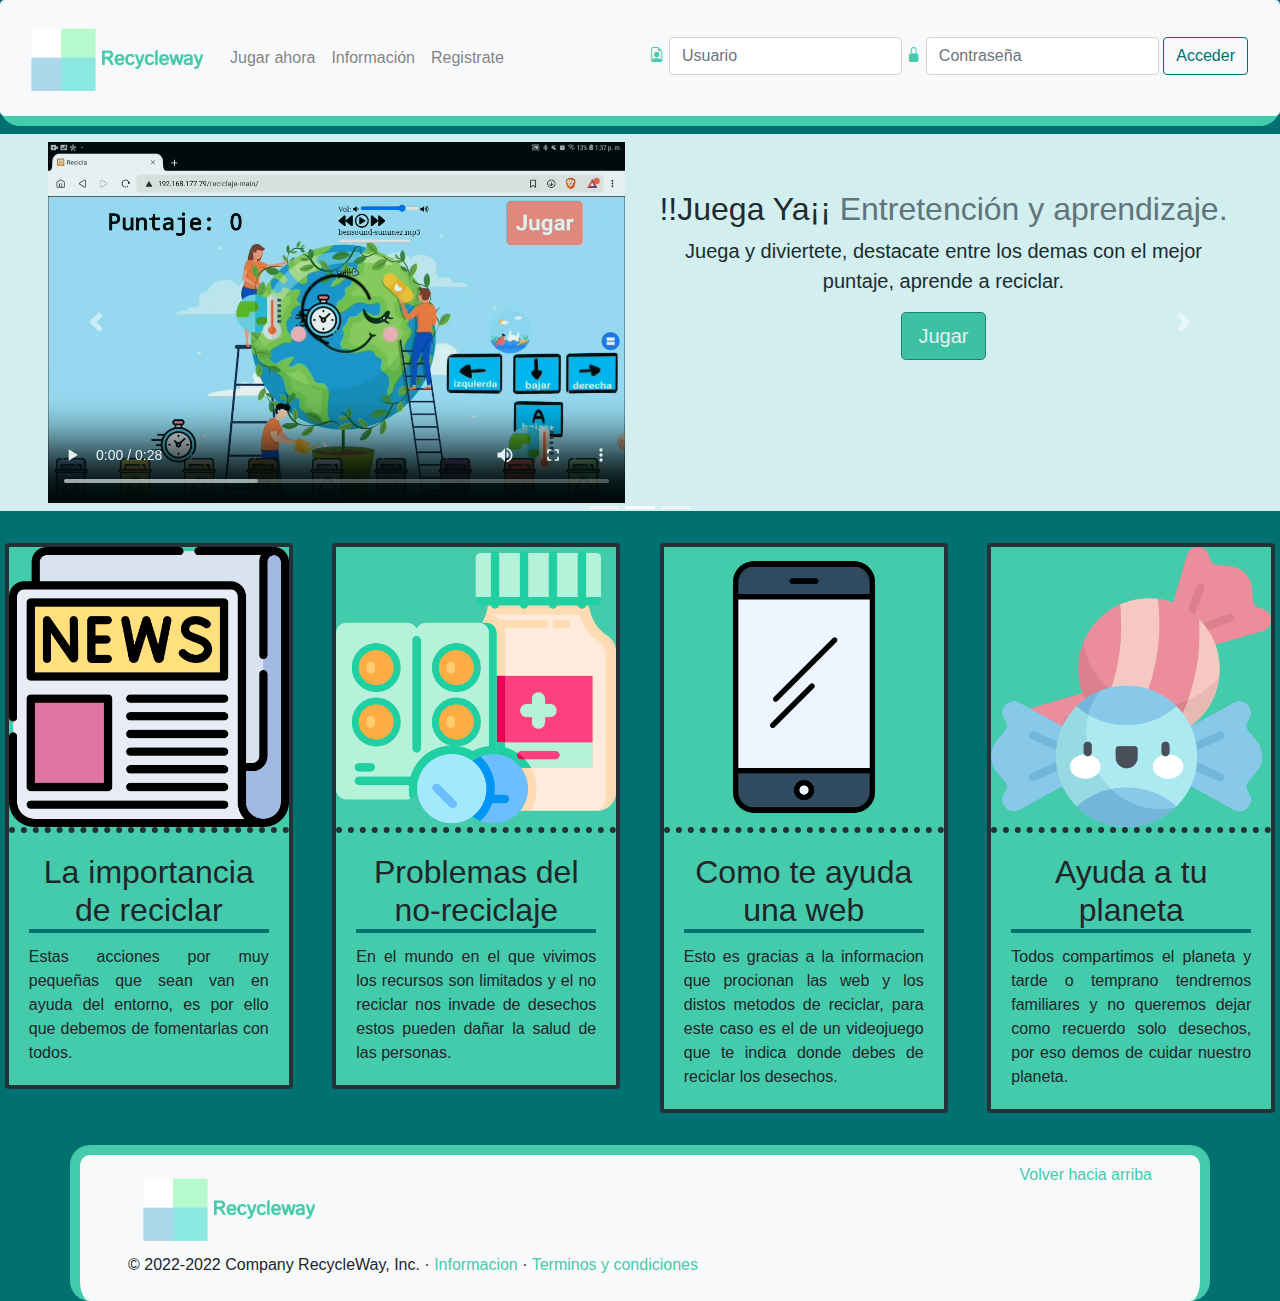
==== index.html @ e44b2e5f "ajuste video" ====
<!doctype html>
<html lang="en">
  <head>
    
    <meta charset="utf-8">
    <meta name="viewport" content="width=device-width, initial-scale=1, shrink-to-fit=no">
    <link Type="text/css" rel="stylesheet" href="css/bootstrap.min.css">
    <link Type="text/css" rel="stylesheet" href="css/estilos.css">
    <link rel="stylesheet" href="https://cdn.jsdelivr.net/npm/bootstrap-icons@1.5.0/font/bootstrap-icons.css">

    <title>Recycleway - Pagina principal</title>
  </head>
  <body>

    <header class="header pb-md-0 borde-header mb-2">
      <nav class="navbar navbar-expand-md navbar-light bg-light rounded-lg">
          <a class="navbar-brand" href="index.html" name="inicio"><img class="logo" src="./img/logobeta1.png" alt="logo de la pagina"></a>
          <button class="navbar-toggler" type="button" data-toggle="collapse" data-target="#navbarCollapse" aria-controls="navbarCollapse" aria-expanded="true" aria-label="Toggle navigation">
		  <span class="navbar-toggler-icon"></span>
          </button>
          <div class="navbar-collapse collapse show" id="navbarCollapse">
          	<ul class="navbar-nav mr-auto">
              		<li class="nav-item">
                		<a class="nav-link" href="juego.html">Jugar ahora<span class="sr-only">(current)</span></a>
              		</li>
              		<li class="nav-item">
                		<a class="nav-link" href="informacion.html">
                        Información</a>
              		</li>
              		<li class="nav-item">
                		<a class="nav-link" href="registrar.html">Registrate</a>
              		</li>
             	</ul>
            </div>
            <div class="form-login">
              <form class="form-inline my-1 mr-md-2 mt-sm-0">
              	<div class="row">
                	<div class="col">
                    		<i class="bi bi-file-earmark-person icono"></i>
                    		<input type="text" class="form-control my-1 w-md-25 w-sm-50" placeholder="Usuario">
                    		<i class="bi bi-lock-fill icono"></i>
                    		<input type="password" class="form-control my-1 w-md-25 w-sm-50" placeholder="Contraseña">
                                <button class="btn btn-outline-success my-1 mr-sm-2" type="submit">Acceder</button>
                  	</div>
                </div>
              </form>
            </div>      
          </div>
      </nav>
    </header>
 
    <main role="main pt-2" class="main">

        <div id="myCarousel" class="carousel slide pb-4" data-ride="carousel">
          <ol class="carousel-indicators">
            <li data-target="#myCarousel" data-slide-to="0" class=""></li>
            <li data-target="#myCarousel" data-slide-to="1" class="active"></li>
            <li data-target="#myCarousel" data-slide-to="2" class=""></li>
          </ol>
          <div class="carousel-inner">

            <div class="carousel-item px-5">
      	       <div class="row  featurette pt-2">
                    <div class="col-md-6 text-center mt-5">
                        <h2 class="featurette-heading">Información. <span class="text-muted">Guia detallada de los materiales reciclables.</span></h2>
                        <p class="lead">Mediante esta sección podras informarte de los distintos materiales y su contenedor correspondiente.</p>
		                  <p><a class="btn btn-lg btn-primary btn-lg " href="informacion.html">Información</a></p>
                    </div>
                
                <div class="col-12 col-md-6 pb-2">
                  <img class="mx-auto d-block w-75 h-100" src="./img/informacion.png" alt="contenedores de reciclaje" >
                </div>
              </div>
            </div>
        

            <div class="carousel-item active px-5">
              <div class="row featurette pt-2">
                <div class="col-12 col-md-6 pb-2">
                  <video controls autoplay loop width="500" class="mx-auto d-block w-100 h-100">
                      <source src="./juego.mp4" type="video/mp4">
                  </video>
                </div>
                <div class="col-md-6 text-center mt-5">
		          <h2 class="featurette-heading">!!Juega Ya¡¡<span class="text-muted"> Entretención y aprendizaje.</span></h2>
                  <p class="lead">Juega y diviertete, destacate entre los demas con el mejor puntaje, aprende a reciclar.</p>
                  <p><a class="btn btn-lg btn-primary btn-lg " href="juego.html">Jugar</a></p>
                </div>
              </div>
            </div>
        

            <div class="carousel-item px-5">
              <div class="row featurette pt-2">
                <div class="col-md-6 text-center mt-5">
                  <h2 class="featurette-heading">Registrate. <span class="text-muted">Crea una cuenta.</span></h2>
                  <p class="lead">Crea una cuenta personal para poder guardar tu progreso.</p>
                  <p><a class="btn btn-lg btn-primary btn-lg " href="registrar.html">Registrate</a></p>
                </div>
                <div class="col-12 col-md-6 pb-2">
                  <img class="mx-auto d-block w-75 h-100" src="./img/registro.png" alt="estadistica del jugador">
                </div>
              </div> 
            </div>


            <button class="carousel-control-prev" type="button" data-target="#myCarousel" data-slide="prev">
              <span class="carousel-control-prev-icon" aria-hidden="true"></span>
              <span class="sr-only">Anterior</span>
            </button>
            <button class="carousel-control-next" type="button" data-target="#myCarousel" data-slide="next">
              <span class="carousel-control-next-icon" aria-hidden="true"></span>
              <span class="sr-only">Siguiente</span>
            </button>

          </div>
        </div>
        
        <div class="row pb-4 rounded-lg">

            <div class="py-2 mx-auto px-0">

                <div class="card" style="width: 18rem;">
                    <img src="./img/periodico.png" class="card-img-top" alt="simbolo reciclaje">
                    <div class="card-body">
                      <h5 class="card-title">La importancia de reciclar</h5>
                      <p class="card-text">Estas acciones por muy pequeñas que sean van en ayuda del entorno, es por ello que debemos de fomentarlas con todos.</p>
                    </div>
                  </div>
            </div>

            <div class="py-2 mx-auto px-0">
                <div class="card" style="width: 18rem;">
                    <img src="./img/medicamentos.png" class="card-img-top" alt="da? al medio ambiente">
                    <div class="card-body">
                      <h5 class="card-title">Problemas del no-reciclaje</h5>
                      <p class="card-text">En el mundo en el que vivimos los recursos son limitados y el no reciclar nos invade de desechos estos pueden dañar la salud de las personas.</p>
                    </div>
                  </div>
            </div>

            <div class="py-2 mx-auto px-0">
                <div class="card" style="width: 18rem;">
                    <img src="./img/celular.png" class="card-img-top" alt="videojuego">
                    <div class="card-body">
                      <h5 class="card-title">Como te ayuda una web</h5>
                      <p class="card-text">Esto es gracias a la informacion que procionan las web y los distos metodos de reciclar, para este caso es el de un videojuego que te indica donde debes de reciclar los desechos.</p>
                    </div>
                  </div>
            </div>

            <div class="py-2 mx-auto px-0">
                <div class="card" style="width: 18rem;">
                    <img src="./img/envoltorios.png" class="card-img-top" alt="planeta">
                    <div class="card-body">
                      <h5 class="card-title">Ayuda a tu planeta</h5>
                      <p class="card-text">Todos compartimos el planeta y tarde o temprano tendremos familiares y no queremos dejar como recuerdo solo desechos, por eso demos de cuidar nuestro planeta.</p>
                    </div>
                  </div>
            </div>

        </div>
      

        
      
    </main>

    <footer class="container bg-light rounded-lg py-2 px-5 borde-footer">
      <img class="logo" src="./img/logobeta1.png" alt="logo de la pagina">
      <p class="float-right"><a href="#inicio">Volver hacia arriba</a></p>
      <p>© 2022-2022 Company RecycleWay, Inc. · <a href="#">Informacion</a> · <a href="#">Terminos y condiciones</a></p>
    </footer>

    <script src="js/jquery-3.3.1.min.js"></script>
    <script src="js/popper.min.js"></script>
    <script src="js/bootstrap.min.js"></script>

  </body>
</html>
---- css/estilos.css ----
.bg-primary {
  background-color: #007070 !important; }

.text-primary {
  color: white !important; }

.btn-primary {
  background-color: #44cbab !important;
  border-color: #25846e !important; }

.btn-outline-success {
  color: #007070;
  border-color: #007070; }

.btn-outline-success:hover {
  color: white;
  background-color: #44cbab;
  border-color: #44cbab; }

.nav-link:hover {
  background-color: #44cbab;
  border-bottom: 4px;
  border-bottom-color: #007070;
  border-bottom-style: solid;
  color: #007070 !important;
  font-weight: bold; }

.nav-item {
  width: -webkit-max-content;
  width: -moz-max-content;
  width: max-content; }

.card-title {
  font-size: xx-large;
  text-align: center;
  border-bottom: 4px solid #007070; }

.card-body {
  border-top: dotted 6px #243238; }

.card-body:hover {
  background: #eafdfd;
  opacity: 0.8; }

.card-text {
  text-align: justify;
  font-size: medium; }

.logo {
  height: 90px;
  width: 190px; }

.card {
  background-color: #44cbab;
  border: 4px solid  #243238; }

.main {
  background-color: #007070; }

.carousel-item {
  background-color: #eafdfd;
  opacity: 0.9; }

.item {
  margin: 50px 0;
  color: #44cbab;
  font-size: 50px; }

.ejemplos {
  background-color: #44cbab;
  padding: 30px 20px;
  margin: 20px 0;
  border-radius: 20px;
  color: white; }

.formulario {
  background-color: #eafdfd; }

.main2 {
  background-color: #007070; }

.juego {
  background-color: #44cbab; }

body {
  background-color: #007070; }

.borde-header {
  border-bottom: 10px solid #44cbab;
  border-radius: 20px; }

a {
  color: #44cbab; }

.borde-footer {
  border-top: 10px solid #44cbab;
  border-left: 10px solid #44cbab;
  border-right: 10px solid #44cbab;
  border-radius: 20px !important;
  width: 100%; }

.icono {
  color: #44cbab;
  font-size: 15px; }



#tituloInformacion{
  color: white;
  margin: auto 30px;
}

/*# sourceMappingURL=estilos.css.map */
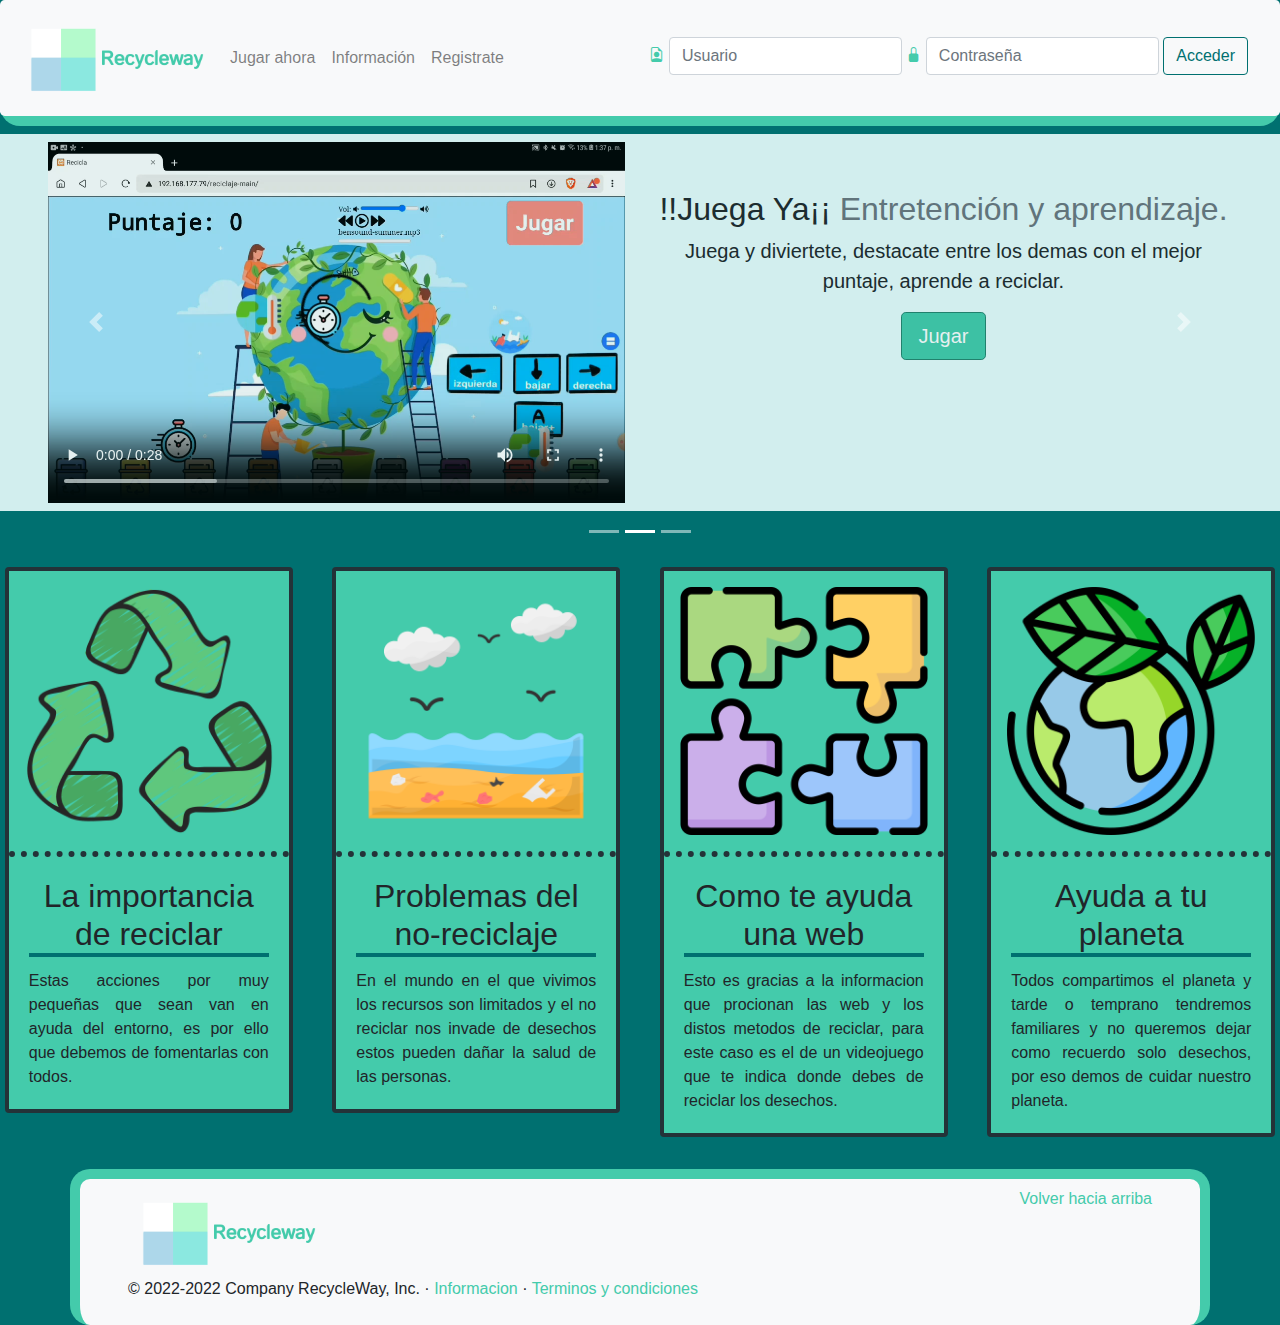
==== commit 7c3be1de: "editar imagenes y cambiar automove carousel" ====
--- a/index.html
+++ b/index.html
@@ -51,7 +51,7 @@
  
     <main role="main pt-2" class="main">
 
-        <div id="myCarousel" class="carousel slide pb-4" data-ride="carousel">
+        <div id="myCarousel" class="carousel slide pb-5" data-interval="false">
           <ol class="carousel-indicators">
             <li data-target="#myCarousel" data-slide-to="0" class=""></li>
             <li data-target="#myCarousel" data-slide-to="1" class="active"></li>
@@ -121,7 +121,7 @@
             <div class="py-2 mx-auto px-0">
 
                 <div class="card" style="width: 18rem;">
-                    <img src="./img/periodico.png" class="card-img-top" alt="simbolo reciclaje">
+                    <img src="./img/reciclaje.png" class="card-img-top p-3" alt="simbolo reciclaje">
                     <div class="card-body">
                       <h5 class="card-title">La importancia de reciclar</h5>
                       <p class="card-text">Estas acciones por muy pequeñas que sean van en ayuda del entorno, es por ello que debemos de fomentarlas con todos.</p>
@@ -131,7 +131,7 @@
 
             <div class="py-2 mx-auto px-0">
                 <div class="card" style="width: 18rem;">
-                    <img src="./img/medicamentos.png" class="card-img-top" alt="da? al medio ambiente">
+                    <img src="./img/basura playa.png" class="card-img-top p-3" alt="basura playa">
                     <div class="card-body">
                       <h5 class="card-title">Problemas del no-reciclaje</h5>
                       <p class="card-text">En el mundo en el que vivimos los recursos son limitados y el no reciclar nos invade de desechos estos pueden dañar la salud de las personas.</p>
@@ -141,7 +141,7 @@
 
             <div class="py-2 mx-auto px-0">
                 <div class="card" style="width: 18rem;">
-                    <img src="./img/celular.png" class="card-img-top" alt="videojuego">
+                    <img src="./img/pagina web.png" class="card-img-top p-3" alt="juego">
                     <div class="card-body">
                       <h5 class="card-title">Como te ayuda una web</h5>
                       <p class="card-text">Esto es gracias a la informacion que procionan las web y los distos metodos de reciclar, para este caso es el de un videojuego que te indica donde debes de reciclar los desechos.</p>
@@ -151,7 +151,7 @@
 
             <div class="py-2 mx-auto px-0">
                 <div class="card" style="width: 18rem;">
-                    <img src="./img/envoltorios.png" class="card-img-top" alt="planeta">
+                    <img src="./img/planeta.png" class="card-img-top p-3" alt="planeta">
                     <div class="card-body">
                       <h5 class="card-title">Ayuda a tu planeta</h5>
                       <p class="card-text">Todos compartimos el planeta y tarde o temprano tendremos familiares y no queremos dejar como recuerdo solo desechos, por eso demos de cuidar nuestro planeta.</p>
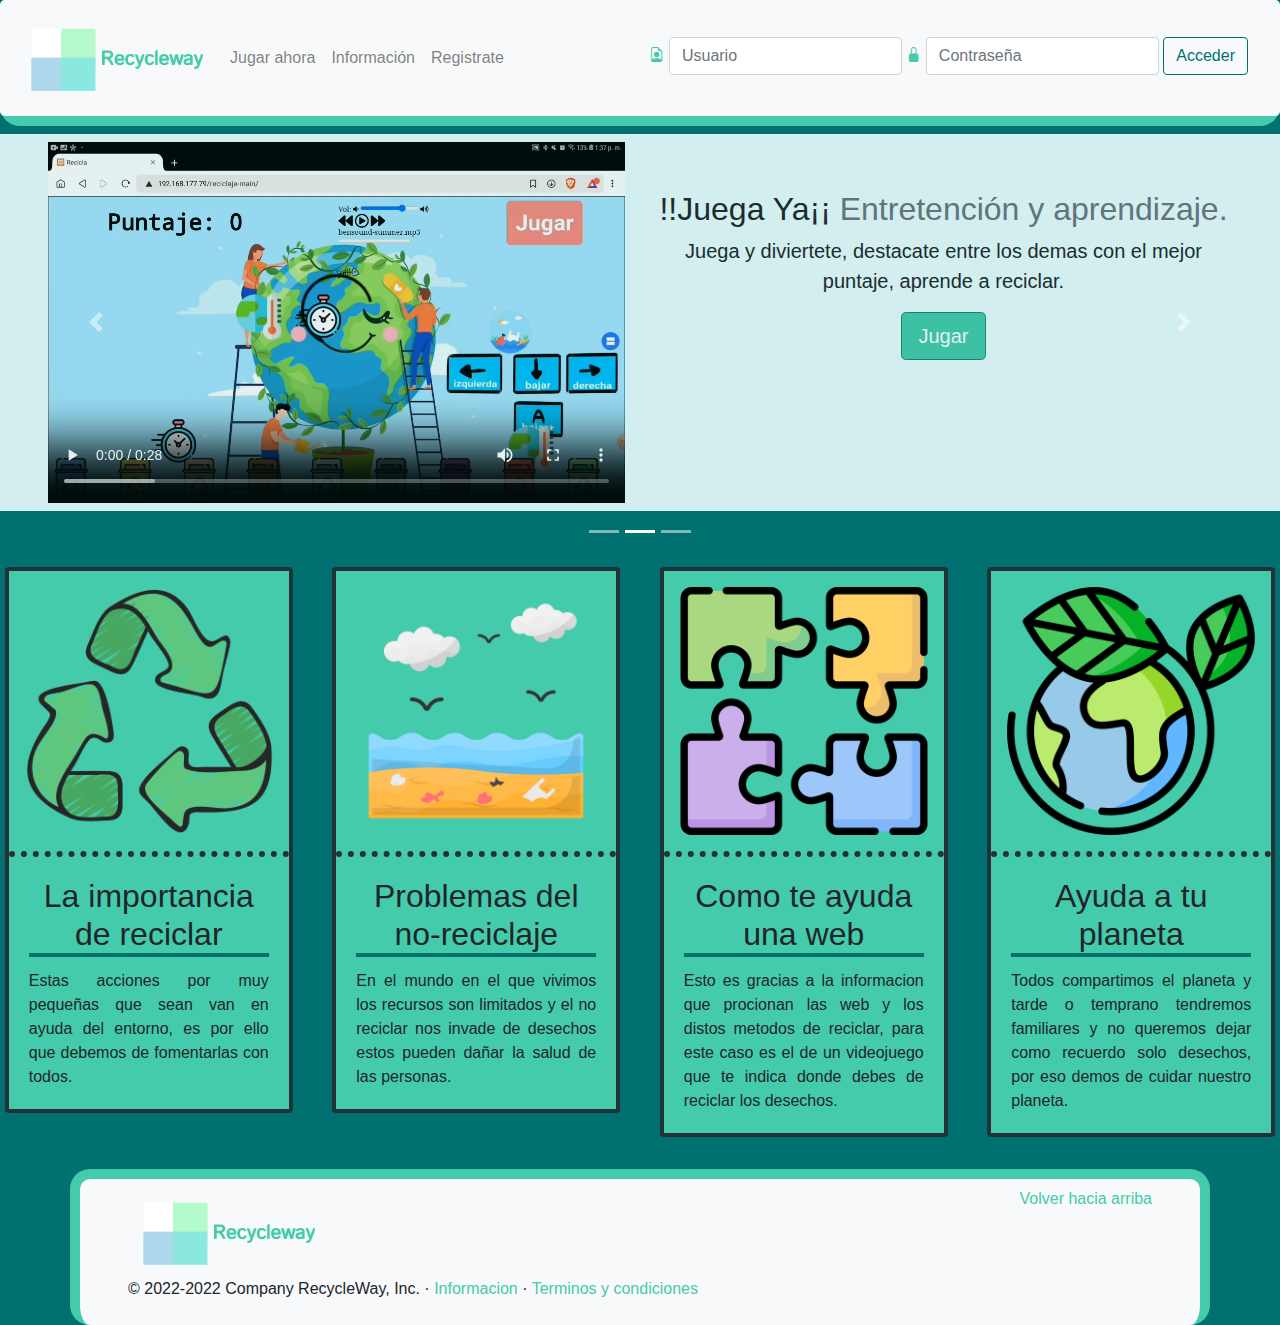
==== commit 07334344: "agregar icono" ====
--- a/index.html
+++ b/index.html
@@ -1,12 +1,13 @@
 <!doctype html>
 <html lang="en">
   <head>
-    
+
     <meta charset="utf-8">
     <meta name="viewport" content="width=device-width, initial-scale=1, shrink-to-fit=no">
-    <link Type="text/css" rel="stylesheet" href="css/bootstrap.min.css">
-    <link Type="text/css" rel="stylesheet" href="css/estilos.css">
+    <link Type="text/css" rel="stylesheet" href="./css/bootstrap.min.css">
+    <link Type="text/css" rel="stylesheet" href="./css/estilos.css">
     <link rel="stylesheet" href="https://cdn.jsdelivr.net/npm/bootstrap-icons@1.5.0/font/bootstrap-icons.css">
+    <link rel="icon" href="favicon.ico">
 
     <title>Recycleway - Pagina principal</title>
   </head>
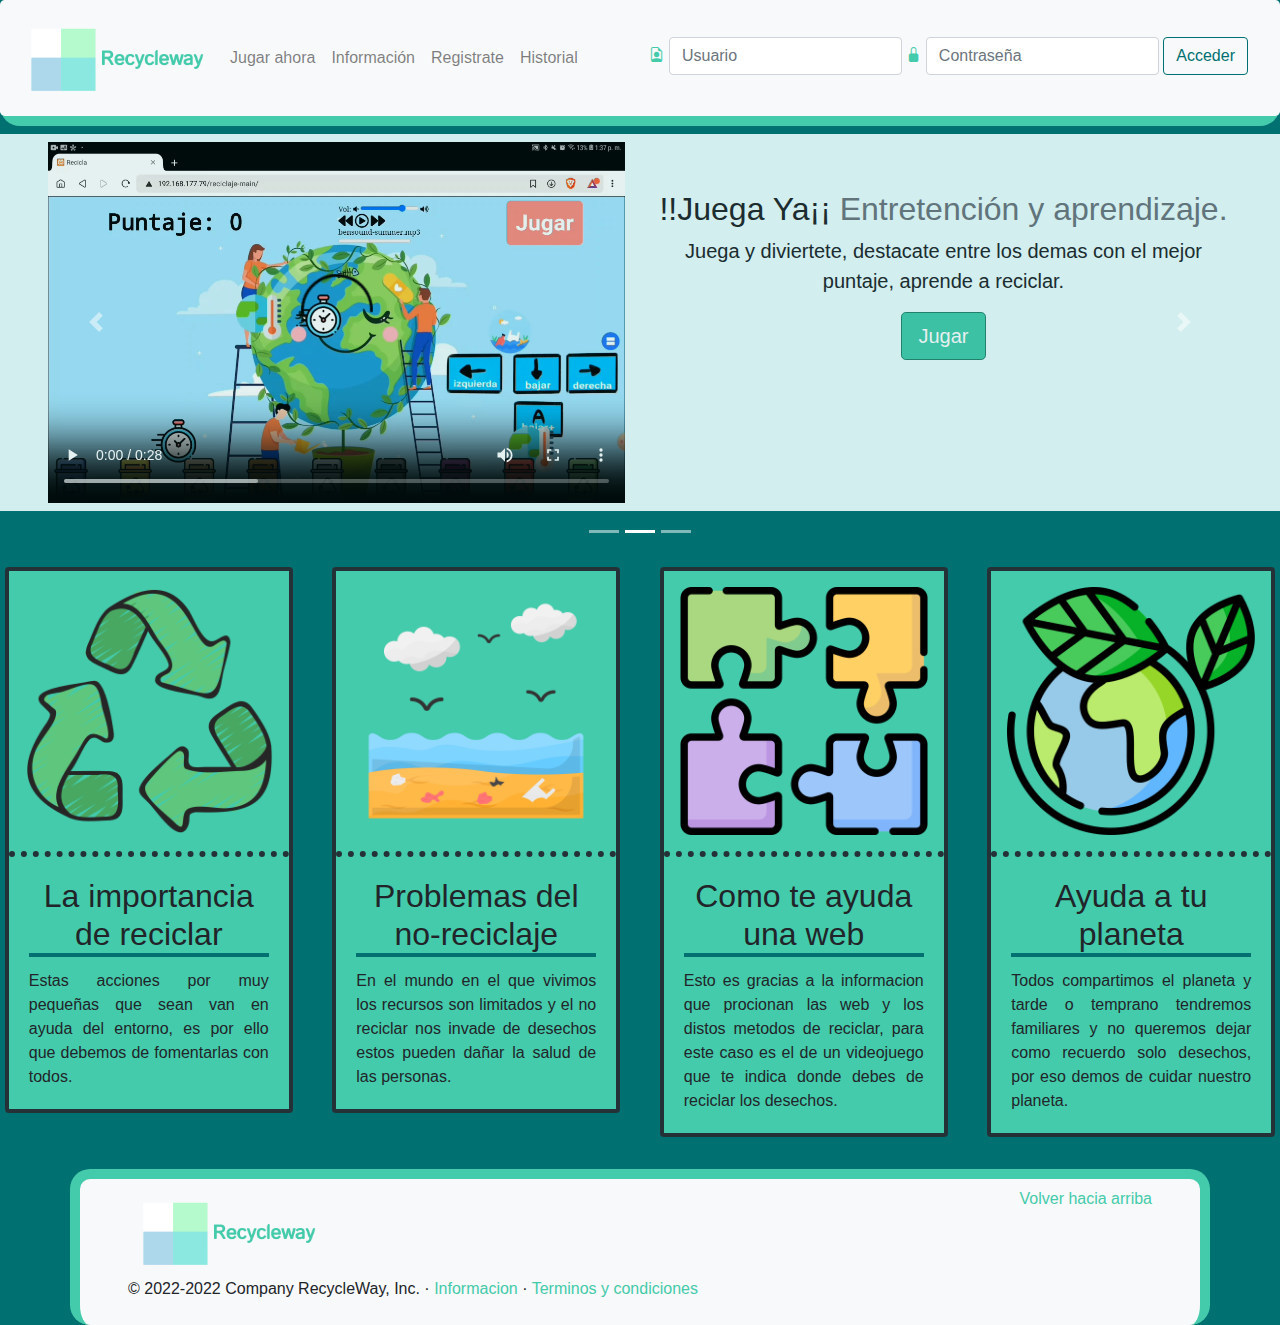
==== commit 12d25e60: "Agregado pagina y boton historial" ====
--- a/index.html
+++ b/index.html
@@ -1,13 +1,12 @@
 <!doctype html>
 <html lang="en">
   <head>
-
+    
     <meta charset="utf-8">
     <meta name="viewport" content="width=device-width, initial-scale=1, shrink-to-fit=no">
-    <link Type="text/css" rel="stylesheet" href="./css/bootstrap.min.css">
-    <link Type="text/css" rel="stylesheet" href="./css/estilos.css">
+    <link Type="text/css" rel="stylesheet" href="css/bootstrap.min.css">
+    <link Type="text/css" rel="stylesheet" href="css/estilos.css">
     <link rel="stylesheet" href="https://cdn.jsdelivr.net/npm/bootstrap-icons@1.5.0/font/bootstrap-icons.css">
-    <link rel="icon" href="favicon.ico">
 
     <title>Recycleway - Pagina principal</title>
   </head>
@@ -31,6 +30,9 @@
               		<li class="nav-item">
                 		<a class="nav-link" href="registrar.html">Registrate</a>
               		</li>
+                  <li class="nav-item">
+                    <a class="nav-link" href="historial.html">Historial</a>
+                  </li>
              	</ul>
             </div>
             <div class="form-login">
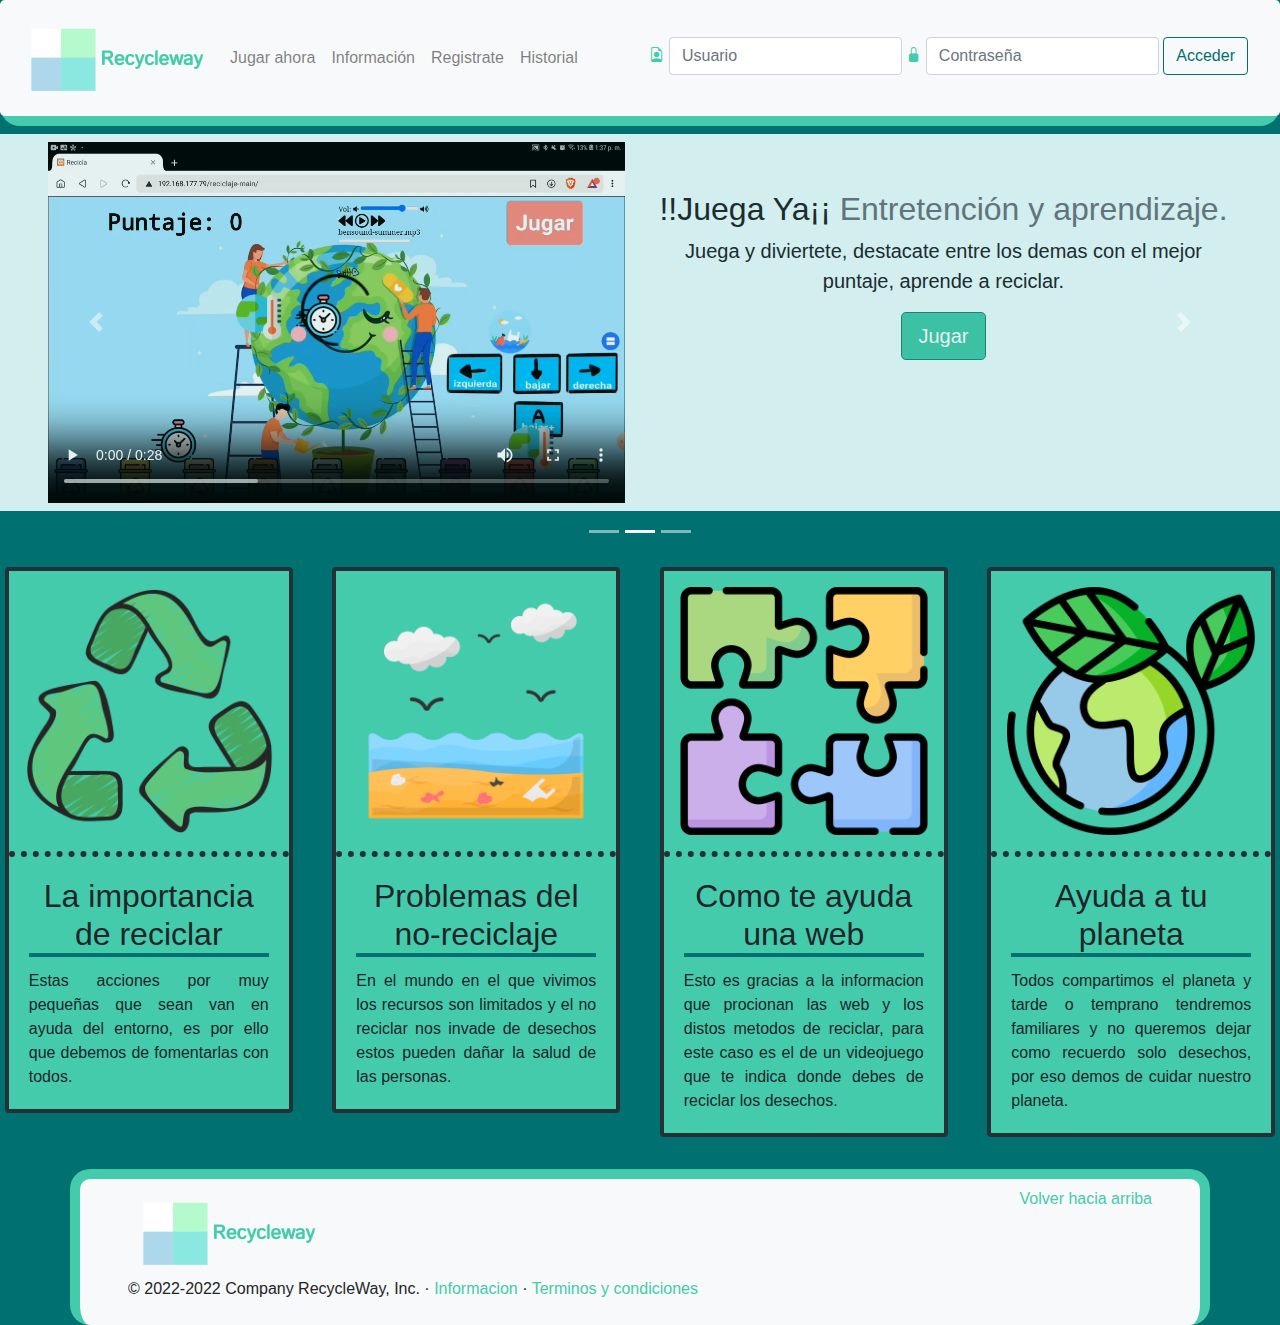
==== commit 10e7c533: "Merge branch 'main' of https://github.com/olverarce01/Recicleway" ====
--- a/index.html
+++ b/index.html
@@ -1,12 +1,13 @@
 <!doctype html>
 <html lang="en">
   <head>
-    
+
     <meta charset="utf-8">
     <meta name="viewport" content="width=device-width, initial-scale=1, shrink-to-fit=no">
-    <link Type="text/css" rel="stylesheet" href="css/bootstrap.min.css">
-    <link Type="text/css" rel="stylesheet" href="css/estilos.css">
+    <link Type="text/css" rel="stylesheet" href="./css/bootstrap.min.css">
+    <link Type="text/css" rel="stylesheet" href="./css/estilos.css">
     <link rel="stylesheet" href="https://cdn.jsdelivr.net/npm/bootstrap-icons@1.5.0/font/bootstrap-icons.css">
+    <link rel="icon" href="favicon.ico">
 
     <title>Recycleway - Pagina principal</title>
   </head>
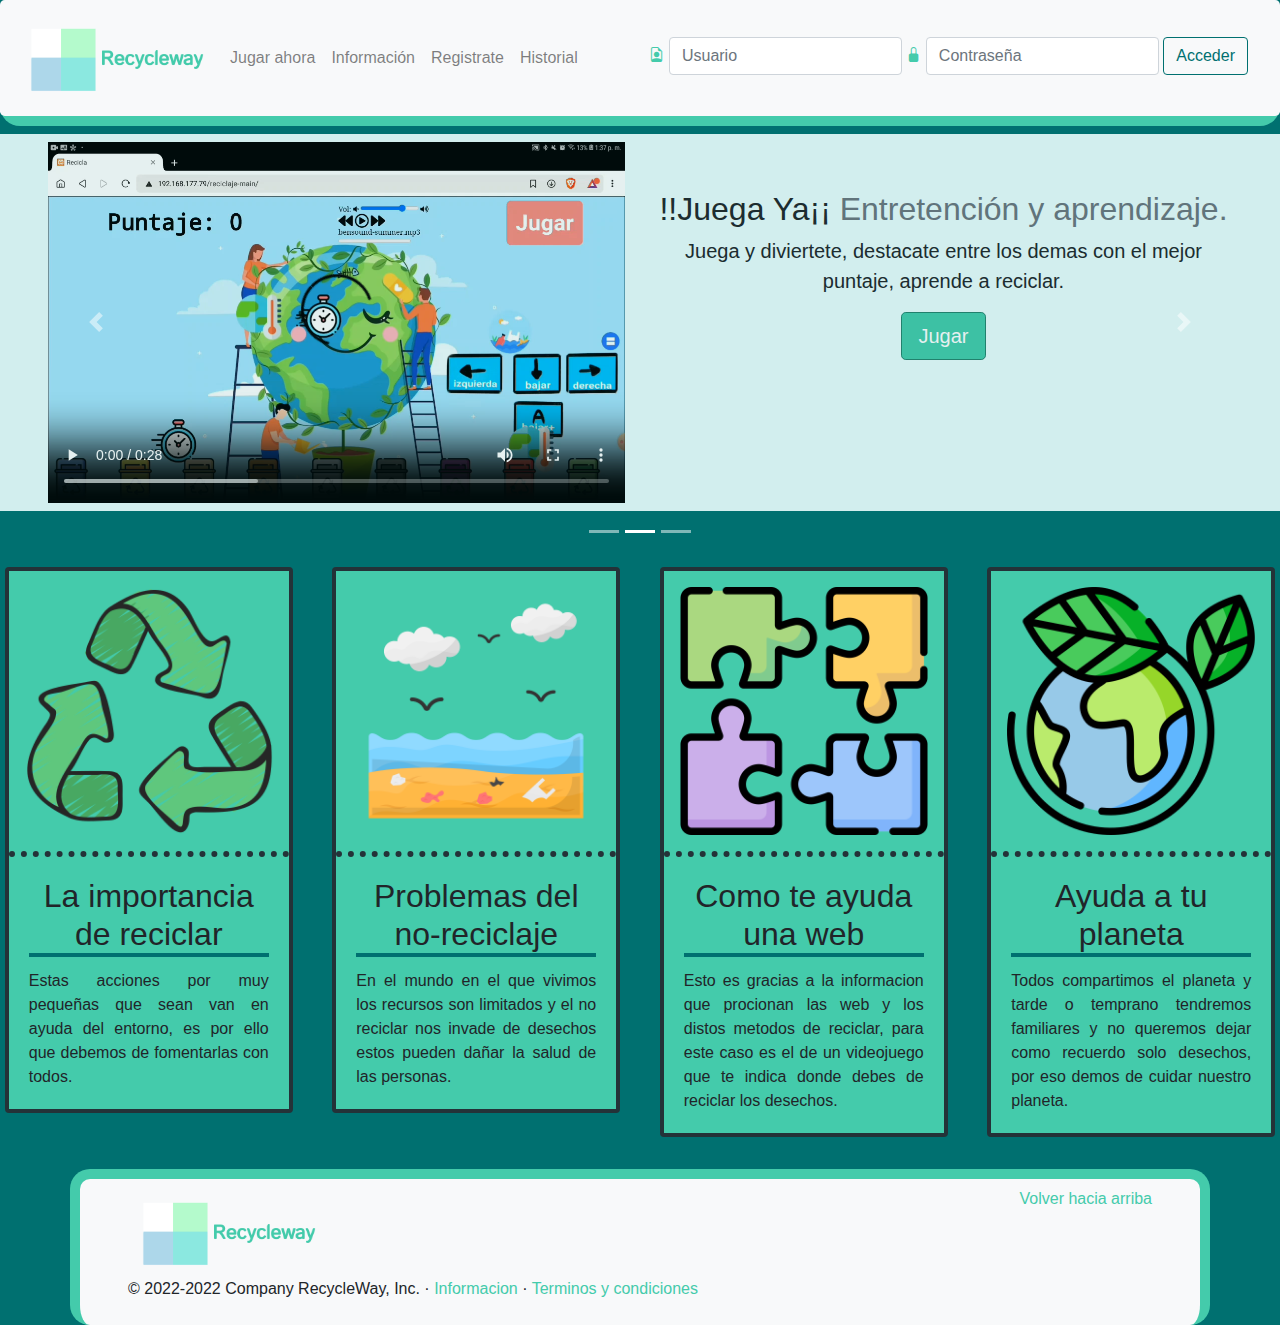
==== commit 1af459df: "edicion historial.html" ====
--- a/index.html
+++ b/index.html
@@ -102,7 +102,7 @@
                   <p><a class="btn btn-lg btn-primary btn-lg " href="registrar.html">Registrate</a></p>
                 </div>
                 <div class="col-12 col-md-6 pb-2">
-                  <img class="mx-auto d-block w-75 h-100" src="./img/registro.png" alt="estadistica del jugador">
+                  <img class="mx-auto d-block w-75 h-100" src="./img/historial.png" alt="estadistica del jugador">
                 </div>
               </div> 
             </div>
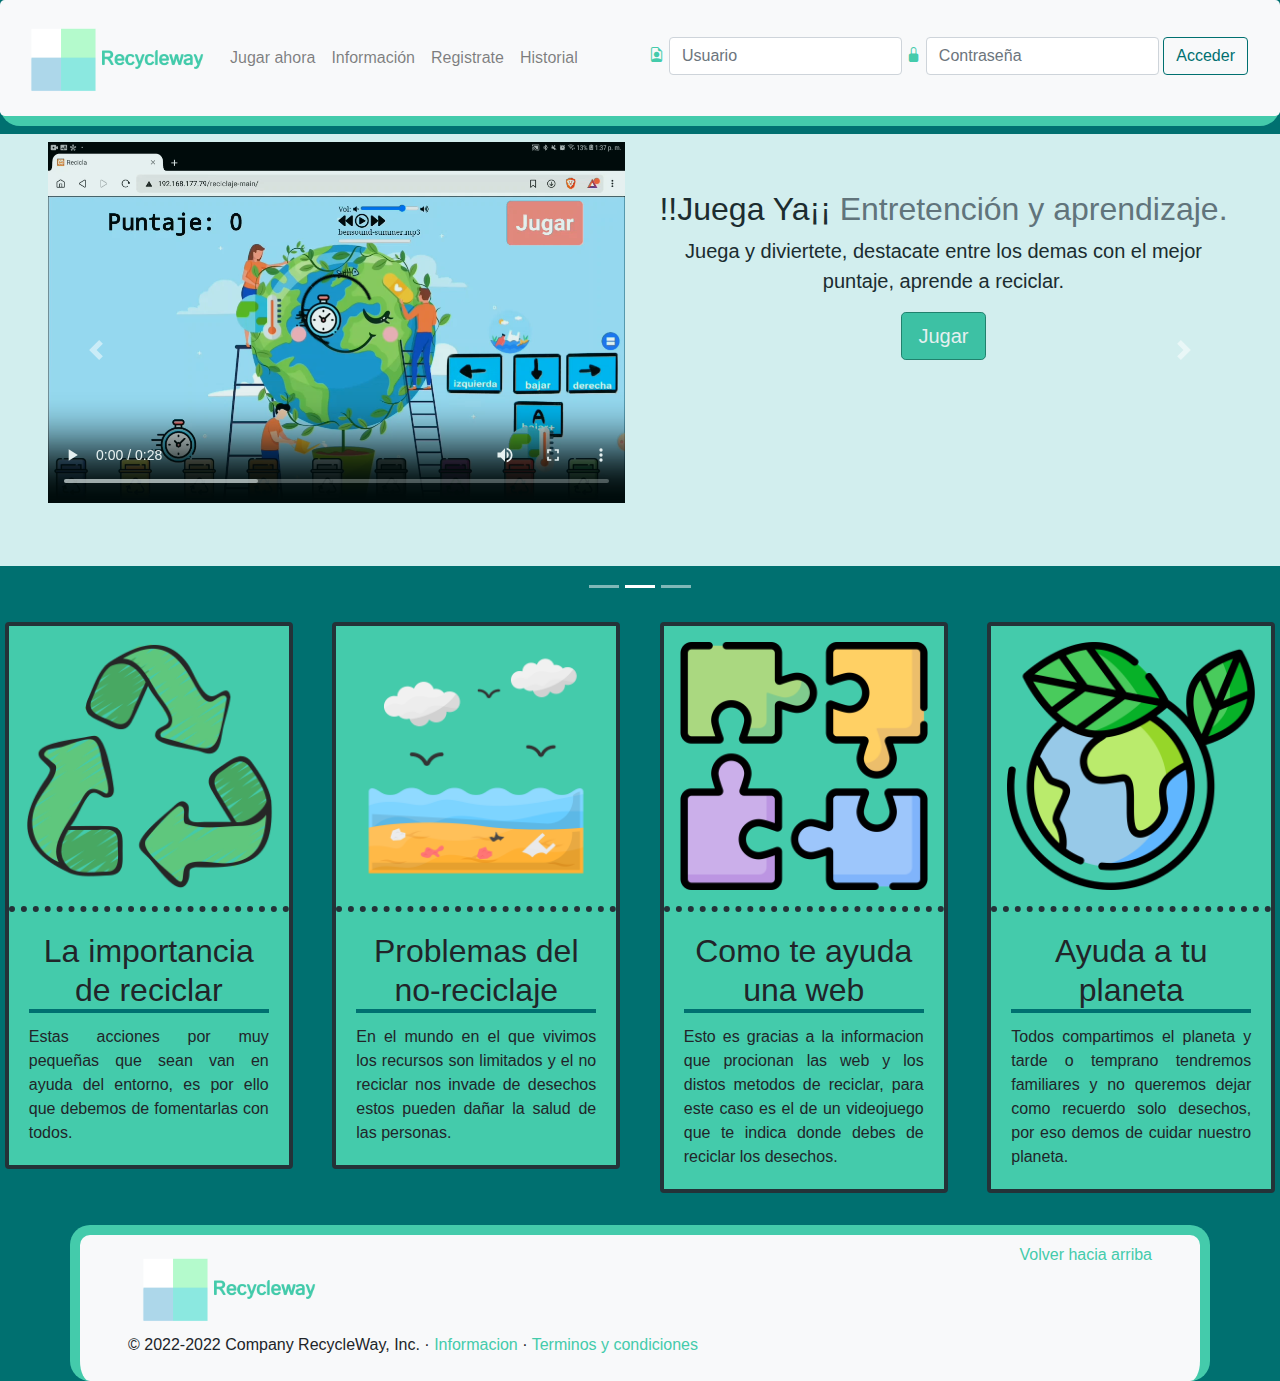
==== commit 1cf221b6: "arreglo carousel" ====
--- a/index.html
+++ b/index.html
@@ -177,6 +177,25 @@
     </footer>
 
     <script src="js/jquery-3.3.1.min.js"></script>
+    <script type="text/javascript">
+        function normalizeSlideHeights() {
+    $('.carousel').each(function(){
+      var items = $('.carousel-item', this);
+      // reset the height
+      items.css('min-height', 0);
+      // set the height
+      var maxHeight = Math.max.apply(null, 
+          items.map(function(){
+              return $(this).outerHeight()}).get() );
+      items.css('min-height', maxHeight + 'px');
+    })
+}
+
+$(window).on(
+    'load resize orientationchange', 
+    normalizeSlideHeights);
+        
+    </script>
     <script src="js/popper.min.js"></script>
     <script src="js/bootstrap.min.js"></script>
 
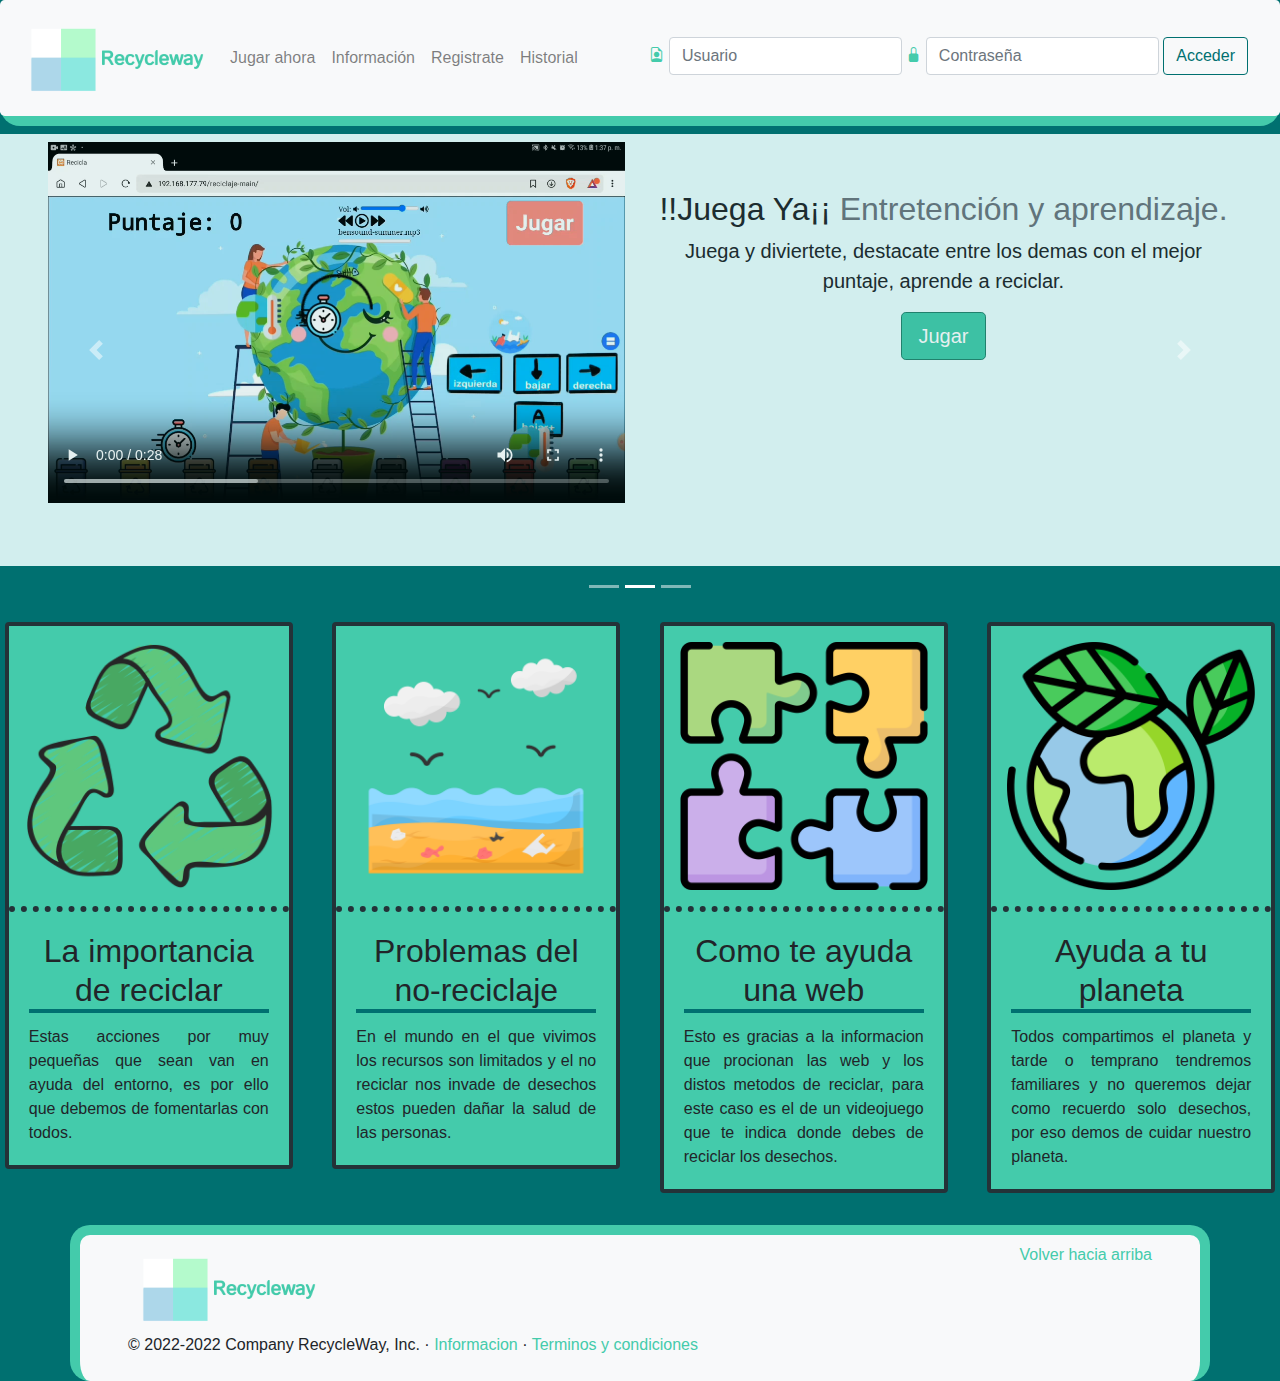
==== commit 4eb8a93e: "Documentacion y identacion de las paginas html (excepto la pagina de juego)" ====
--- a/index.html
+++ b/index.html
@@ -1,203 +1,200 @@
 <!doctype html>
 <html lang="en">
   <head>
-
     <meta charset="utf-8">
     <meta name="viewport" content="width=device-width, initial-scale=1, shrink-to-fit=no">
+    <!-- Estilos, css, bootstrap -->
     <link Type="text/css" rel="stylesheet" href="./css/bootstrap.min.css">
     <link Type="text/css" rel="stylesheet" href="./css/estilos.css">
     <link rel="stylesheet" href="https://cdn.jsdelivr.net/npm/bootstrap-icons@1.5.0/font/bootstrap-icons.css">
     <link rel="icon" href="favicon.ico">
-
+    <!-- Titulo de la pagina -->
     <title>Recycleway - Pagina principal</title>
   </head>
+
   <body>
-
+    <!-- Parte del Header, este contendra la barra de navegacion, al clickear el logo se devolvera a la pagina principal
+    Tendra 4 links de navegacion, "Jugar ahora", "Informacion", "Registrarse" y "Historial" donde se muestra si se inicio sesion
+    Tambien una seccion para que el usuario pueda ingresar a su cuenta -->
     <header class="header pb-md-0 borde-header mb-2">
       <nav class="navbar navbar-expand-md navbar-light bg-light rounded-lg">
-          <a class="navbar-brand" href="index.html" name="inicio"><img class="logo" src="./img/logobeta1.png" alt="logo de la pagina"></a>
-          <button class="navbar-toggler" type="button" data-toggle="collapse" data-target="#navbarCollapse" aria-controls="navbarCollapse" aria-expanded="true" aria-label="Toggle navigation">
-		  <span class="navbar-toggler-icon"></span>
-          </button>
-          <div class="navbar-collapse collapse show" id="navbarCollapse">
-          	<ul class="navbar-nav mr-auto">
-              		<li class="nav-item">
-                		<a class="nav-link" href="juego.html">Jugar ahora<span class="sr-only">(current)</span></a>
-              		</li>
-              		<li class="nav-item">
-                		<a class="nav-link" href="informacion.html">
-                        Información</a>
-              		</li>
-              		<li class="nav-item">
-                		<a class="nav-link" href="registrar.html">Registrate</a>
-              		</li>
-                  <li class="nav-item">
-                    <a class="nav-link" href="historial.html">Historial</a>
-                  </li>
-             	</ul>
-            </div>
-            <div class="form-login">
-              <form class="form-inline my-1 mr-md-2 mt-sm-0">
-              	<div class="row">
-                	<div class="col">
-                    		<i class="bi bi-file-earmark-person icono"></i>
-                    		<input type="text" class="form-control my-1 w-md-25 w-sm-50" placeholder="Usuario">
-                    		<i class="bi bi-lock-fill icono"></i>
-                    		<input type="password" class="form-control my-1 w-md-25 w-sm-50" placeholder="Contraseña">
-                                <button class="btn btn-outline-success my-1 mr-sm-2" type="submit">Acceder</button>
-                  	</div>
-                </div>
-              </form>
-            </div>      
-          </div>
+        <!-- Logo de la pagina -->
+        <a class="navbar-brand" href="index.html" name="inicio"><img class="logo" src="./img/logobeta1.png" alt="logo de la pagina"></a>
+        <!-- Opcion que entrega otra barra de navegacion cuando si tenga una distancia de pantalla menor a la pagina -->
+        <button class="navbar-toggler" type="button" data-toggle="collapse" data-target="#navbarCollapse" aria-controls="navbarCollapse" aria-expanded="true" aria-label="Toggle navigation">
+		      <span class="navbar-toggler-icon"></span>
+        </button>
+        <!-- Contenido del div, donde involucra los links de navegacion -->
+        <div class="navbar-collapse collapse show" id="navbarCollapse">
+          <!-- Lista no ordenada que contiene los links -->
+          <ul class="navbar-nav mr-auto">
+            <li class="nav-item">
+              <a class="nav-link" href="juego.html">Jugar ahora<span class="sr-only">(current)</span></a>
+            </li>
+            <li class="nav-item">
+              <a class="nav-link" href="informacion.html">Información</a>
+            </li>
+            <li class="nav-item">
+              <a class="nav-link" href="registrar.html">Registrate</a>
+            </li>
+            <li class="nav-item">
+              <a class="nav-link" href="historial.html">Historial</a>
+            </li>
+          </ul>
+        </div>
+        <!-- Formulario para iniciar sesion -->
+        <div class="form-login">
+          <form class="form-inline my-1 mr-md-2 mt-sm-0">
+            <div class="row">
+              <div class="col">
+                <i class="bi bi-file-earmark-person icono"></i>
+                <input type="text" class="form-control my-1 w-md-25 w-sm-50" placeholder="Usuario">
+                <i class="bi bi-lock-fill icono"></i>
+                <input type="password" class="form-control my-1 w-md-25 w-sm-50" placeholder="Contraseña">
+                <button class="btn btn-outline-success my-1 mr-sm-2" type="submit">Acceder</button>
+              </div>
+            </div>
+          </form>
+        </div>      
       </nav>
     </header>
  
+    <!-- Contenido main de la pagina principal -->
     <main role="main pt-2" class="main">
-
-        <div id="myCarousel" class="carousel slide pb-5" data-interval="false">
-          <ol class="carousel-indicators">
-            <li data-target="#myCarousel" data-slide-to="0" class=""></li>
-            <li data-target="#myCarousel" data-slide-to="1" class="active"></li>
-            <li data-target="#myCarousel" data-slide-to="2" class=""></li>
-          </ol>
-          <div class="carousel-inner">
-
-            <div class="carousel-item px-5">
-      	       <div class="row  featurette pt-2">
-                    <div class="col-md-6 text-center mt-5">
-                        <h2 class="featurette-heading">Información. <span class="text-muted">Guia detallada de los materiales reciclables.</span></h2>
-                        <p class="lead">Mediante esta sección podras informarte de los distintos materiales y su contenedor correspondiente.</p>
-		                  <p><a class="btn btn-lg btn-primary btn-lg " href="informacion.html">Información</a></p>
-                    </div>
-                
-                <div class="col-12 col-md-6 pb-2">
-                  <img class="mx-auto d-block w-75 h-100" src="./img/informacion.png" alt="contenedores de reciclaje" >
-                </div>
-              </div>
-            </div>
-        
-
-            <div class="carousel-item active px-5">
-              <div class="row featurette pt-2">
-                <div class="col-12 col-md-6 pb-2">
-                  <video controls autoplay loop width="500" class="mx-auto d-block w-100 h-100">
-                      <source src="./juego.mp4" type="video/mp4">
-                  </video>
-                </div>
-                <div class="col-md-6 text-center mt-5">
-		          <h2 class="featurette-heading">!!Juega Ya¡¡<span class="text-muted"> Entretención y aprendizaje.</span></h2>
-                  <p class="lead">Juega y diviertete, destacate entre los demas con el mejor puntaje, aprende a reciclar.</p>
-                  <p><a class="btn btn-lg btn-primary btn-lg " href="juego.html">Jugar</a></p>
-                </div>
-              </div>
-            </div>
-        
-
-            <div class="carousel-item px-5">
-              <div class="row featurette pt-2">
-                <div class="col-md-6 text-center mt-5">
-                  <h2 class="featurette-heading">Registrate. <span class="text-muted">Crea una cuenta.</span></h2>
-                  <p class="lead">Crea una cuenta personal para poder guardar tu progreso.</p>
-                  <p><a class="btn btn-lg btn-primary btn-lg " href="registrar.html">Registrate</a></p>
-                </div>
-                <div class="col-12 col-md-6 pb-2">
-                  <img class="mx-auto d-block w-75 h-100" src="./img/historial.png" alt="estadistica del jugador">
-                </div>
-              </div> 
-            </div>
-
-
-            <button class="carousel-control-prev" type="button" data-target="#myCarousel" data-slide="prev">
-              <span class="carousel-control-prev-icon" aria-hidden="true"></span>
-              <span class="sr-only">Anterior</span>
-            </button>
-            <button class="carousel-control-next" type="button" data-target="#myCarousel" data-slide="next">
-              <span class="carousel-control-next-icon" aria-hidden="true"></span>
-              <span class="sr-only">Siguiente</span>
-            </button>
-
-          </div>
-        </div>
-        
-        <div class="row pb-4 rounded-lg">
-
-            <div class="py-2 mx-auto px-0">
-
-                <div class="card" style="width: 18rem;">
-                    <img src="./img/reciclaje.png" class="card-img-top p-3" alt="simbolo reciclaje">
-                    <div class="card-body">
-                      <h5 class="card-title">La importancia de reciclar</h5>
-                      <p class="card-text">Estas acciones por muy pequeñas que sean van en ayuda del entorno, es por ello que debemos de fomentarlas con todos.</p>
-                    </div>
-                  </div>
-            </div>
-
-            <div class="py-2 mx-auto px-0">
-                <div class="card" style="width: 18rem;">
-                    <img src="./img/basura playa.png" class="card-img-top p-3" alt="basura playa">
-                    <div class="card-body">
-                      <h5 class="card-title">Problemas del no-reciclaje</h5>
-                      <p class="card-text">En el mundo en el que vivimos los recursos son limitados y el no reciclar nos invade de desechos estos pueden dañar la salud de las personas.</p>
-                    </div>
-                  </div>
-            </div>
-
-            <div class="py-2 mx-auto px-0">
-                <div class="card" style="width: 18rem;">
-                    <img src="./img/pagina web.png" class="card-img-top p-3" alt="juego">
-                    <div class="card-body">
-                      <h5 class="card-title">Como te ayuda una web</h5>
-                      <p class="card-text">Esto es gracias a la informacion que procionan las web y los distos metodos de reciclar, para este caso es el de un videojuego que te indica donde debes de reciclar los desechos.</p>
-                    </div>
-                  </div>
-            </div>
-
-            <div class="py-2 mx-auto px-0">
-                <div class="card" style="width: 18rem;">
-                    <img src="./img/planeta.png" class="card-img-top p-3" alt="planeta">
-                    <div class="card-body">
-                      <h5 class="card-title">Ayuda a tu planeta</h5>
-                      <p class="card-text">Todos compartimos el planeta y tarde o temprano tendremos familiares y no queremos dejar como recuerdo solo desechos, por eso demos de cuidar nuestro planeta.</p>
-                    </div>
-                  </div>
-            </div>
-
-        </div>
-      
-
-        
-      
+      <!-- Contenido div que se encarga de los items del carrusel, serie de dispositivas que recorre una serie de contenido -->
+      <div id="myCarousel" class="carousel slide pb-5" data-interval="false">
+        <ol class="carousel-indicators">
+          <li data-target="#myCarousel" data-slide-to="0" class=""></li>
+          <li data-target="#myCarousel" data-slide-to="1" class="active"></li>
+          <li data-target="#myCarousel" data-slide-to="2" class=""></li>
+        </ol>
+        <!-- Contenido div que se encarga de las tres dispositivas del carrusel -->
+        <div class="carousel-inner">
+          <!-- Item n°1 - carrusel -->
+          <div class="carousel-item px-5">
+      	    <div class="row featurette pt-2">
+              <div class="col-md-6 text-center mt-5">
+                <h2 class="featurette-heading">Información. <span class="text-muted">Guia detallada de los materiales reciclables.</span></h2>
+                <p class="lead">Mediante esta sección podras informarte de los distintos materiales y su contenedor correspondiente.</p>
+		            <p><a class="btn btn-lg btn-primary btn-lg " href="informacion.html">Información</a></p>
+              </div>    
+              <div class="col-12 col-md-6 pb-2">
+                <img class="mx-auto d-block w-75 h-100" src="./img/informacion.png" alt="contenedores de reciclaje" >
+              </div>
+            </div>
+          </div>
+          <!-- Item n°2 - carrusel -->
+          <div class="carousel-item active px-5">
+            <div class="row featurette pt-2">
+              <div class="col-12 col-md-6 pb-2">
+                <video controls autoplay loop width="500" class="mx-auto d-block w-100 h-100">
+                  <source src="./juego.mp4" type="video/mp4">
+                </video>
+              </div>
+              <div class="col-md-6 text-center mt-5">
+		            <h2 class="featurette-heading">!!Juega Ya¡¡<span class="text-muted"> Entretención y aprendizaje.</span></h2>
+                <p class="lead">Juega y diviertete, destacate entre los demas con el mejor puntaje, aprende a reciclar.</p>
+                <p><a class="btn btn-lg btn-primary btn-lg " href="juego.html">Jugar</a></p>
+              </div>
+            </div>
+          </div>
+          <!-- Item n°3 - carrusel -->
+          <div class="carousel-item px-5">
+            <div class="row featurette pt-2">
+              <div class="col-md-6 text-center mt-5">
+                <h2 class="featurette-heading">Registrate. <span class="text-muted">Crea una cuenta.</span></h2>
+                <p class="lead">Crea una cuenta personal para poder guardar tu progreso.</p>
+                <p><a class="btn btn-lg btn-primary btn-lg " href="registrar.html">Registrate</a></p>
+              </div>
+              <div class="col-12 col-md-6 pb-2">
+                <img class="mx-auto d-block w-75 h-100" src="./img/historial.png" alt="estadistica del jugador">
+              </div>
+            </div> 
+          </div>
+          <!-- Botones que cambian el contenido item del carrusel -->
+          <button class="carousel-control-prev" type="button" data-target="#myCarousel" data-slide="prev">
+            <span class="carousel-control-prev-icon" aria-hidden="true"></span>
+            <span class="sr-only">Anterior</span>
+          </button>
+          <button class="carousel-control-next" type="button" data-target="#myCarousel" data-slide="next">
+            <span class="carousel-control-next-icon" aria-hidden="true"></span>
+            <span class="sr-only">Siguiente</span>
+          </button>
+        </div>
+      </div>
+      <!-- Fila de los items de las cartas  -->
+      <div class="row pb-4 rounded-lg">
+        <!-- Item de carta n°1 -->
+        <div class="py-2 mx-auto px-0">
+          <div class="card" style="width: 18rem;">
+            <img src="./img/reciclaje.png" class="card-img-top p-3" alt="simbolo reciclaje">
+            <div class="card-body">
+              <h5 class="card-title">La importancia de reciclar</h5>
+              <p class="card-text">Estas acciones por muy pequeñas que sean van en ayuda del entorno, es por ello que debemos de fomentarlas con todos.</p>
+            </div>
+          </div>
+        </div>
+        <!-- Item de carta n°2 -->
+        <div class="py-2 mx-auto px-0">
+          <div class="card" style="width: 18rem;">
+            <img src="./img/basura playa.png" class="card-img-top p-3" alt="basura playa">
+            <div class="card-body">
+              <h5 class="card-title">Problemas del no-reciclaje</h5>
+              <p class="card-text">En el mundo en el que vivimos los recursos son limitados y el no reciclar nos invade de desechos estos pueden dañar la salud de las personas.</p>
+            </div>
+          </div>
+        </div>
+        <!-- Item de carta n°3 -->
+        <div class="py-2 mx-auto px-0">
+          <div class="card" style="width: 18rem;">
+            <img src="./img/pagina web.png" class="card-img-top p-3" alt="juego">
+            <div class="card-body">
+              <h5 class="card-title">Como te ayuda una web</h5>
+              <p class="card-text">Esto es gracias a la informacion que procionan las web y los distos metodos de reciclar, para este caso es el de un videojuego que te indica donde debes de reciclar los desechos.</p>
+            </div>
+          </div>
+        </div>
+        <!-- Item de carta n°4 -->
+        <div class="py-2 mx-auto px-0">
+          <div class="card" style="width: 18rem;">
+            <img src="./img/planeta.png" class="card-img-top p-3" alt="planeta">
+            <div class="card-body">
+              <h5 class="card-title">Ayuda a tu planeta</h5>
+              <p class="card-text">Todos compartimos el planeta y tarde o temprano tendremos familiares y no queremos dejar como recuerdo solo desechos, por eso demos de cuidar nuestro planeta.</p>
+            </div>
+          </div>
+        </div>
+      </div>   
     </main>
-
+    
+    <!-- Parte del footer, pie de la pagina que contiene links para ir hacia arriba y a la pagina mas informacion -->
     <footer class="container bg-light rounded-lg py-2 px-5 borde-footer">
       <img class="logo" src="./img/logobeta1.png" alt="logo de la pagina">
       <p class="float-right"><a href="#inicio">Volver hacia arriba</a></p>
       <p>© 2022-2022 Company RecycleWay, Inc. · <a href="#">Informacion</a> · <a href="#">Terminos y condiciones</a></p>
     </footer>
 
+    <!-- Scripts utilizados o que se van a utilizar a futuro-->
     <script src="js/jquery-3.3.1.min.js"></script>
+    <!-- Script que "normaliza" las alturas de los elementos del carrusel de Bootstrap -->
     <script type="text/javascript">
-        function normalizeSlideHeights() {
-    $('.carousel').each(function(){
-      var items = $('.carousel-item', this);
-      // reset the height
-      items.css('min-height', 0);
-      // set the height
-      var maxHeight = Math.max.apply(null, 
-          items.map(function(){
+      function normalizeSlideHeights() {
+        $('.carousel').each(function(){
+          var items = $('.carousel-item', this);
+          // Reinicia la altura
+          items.css('min-height', 0);
+          // Asigna la altura
+          var maxHeight = Math.max.apply(null, 
+            items.map(function(){
               return $(this).outerHeight()}).get() );
-      items.css('min-height', maxHeight + 'px');
-    })
-}
-
-$(window).on(
-    'load resize orientationchange', 
-    normalizeSlideHeights);
-        
+          items.css('min-height', maxHeight + 'px');
+        })
+      }
+      $(window).on(
+        'load resize orientationchange', 
+        normalizeSlideHeights);   
     </script>
     <script src="js/popper.min.js"></script>
     <script src="js/bootstrap.min.js"></script>
-
   </body>
 </html>
